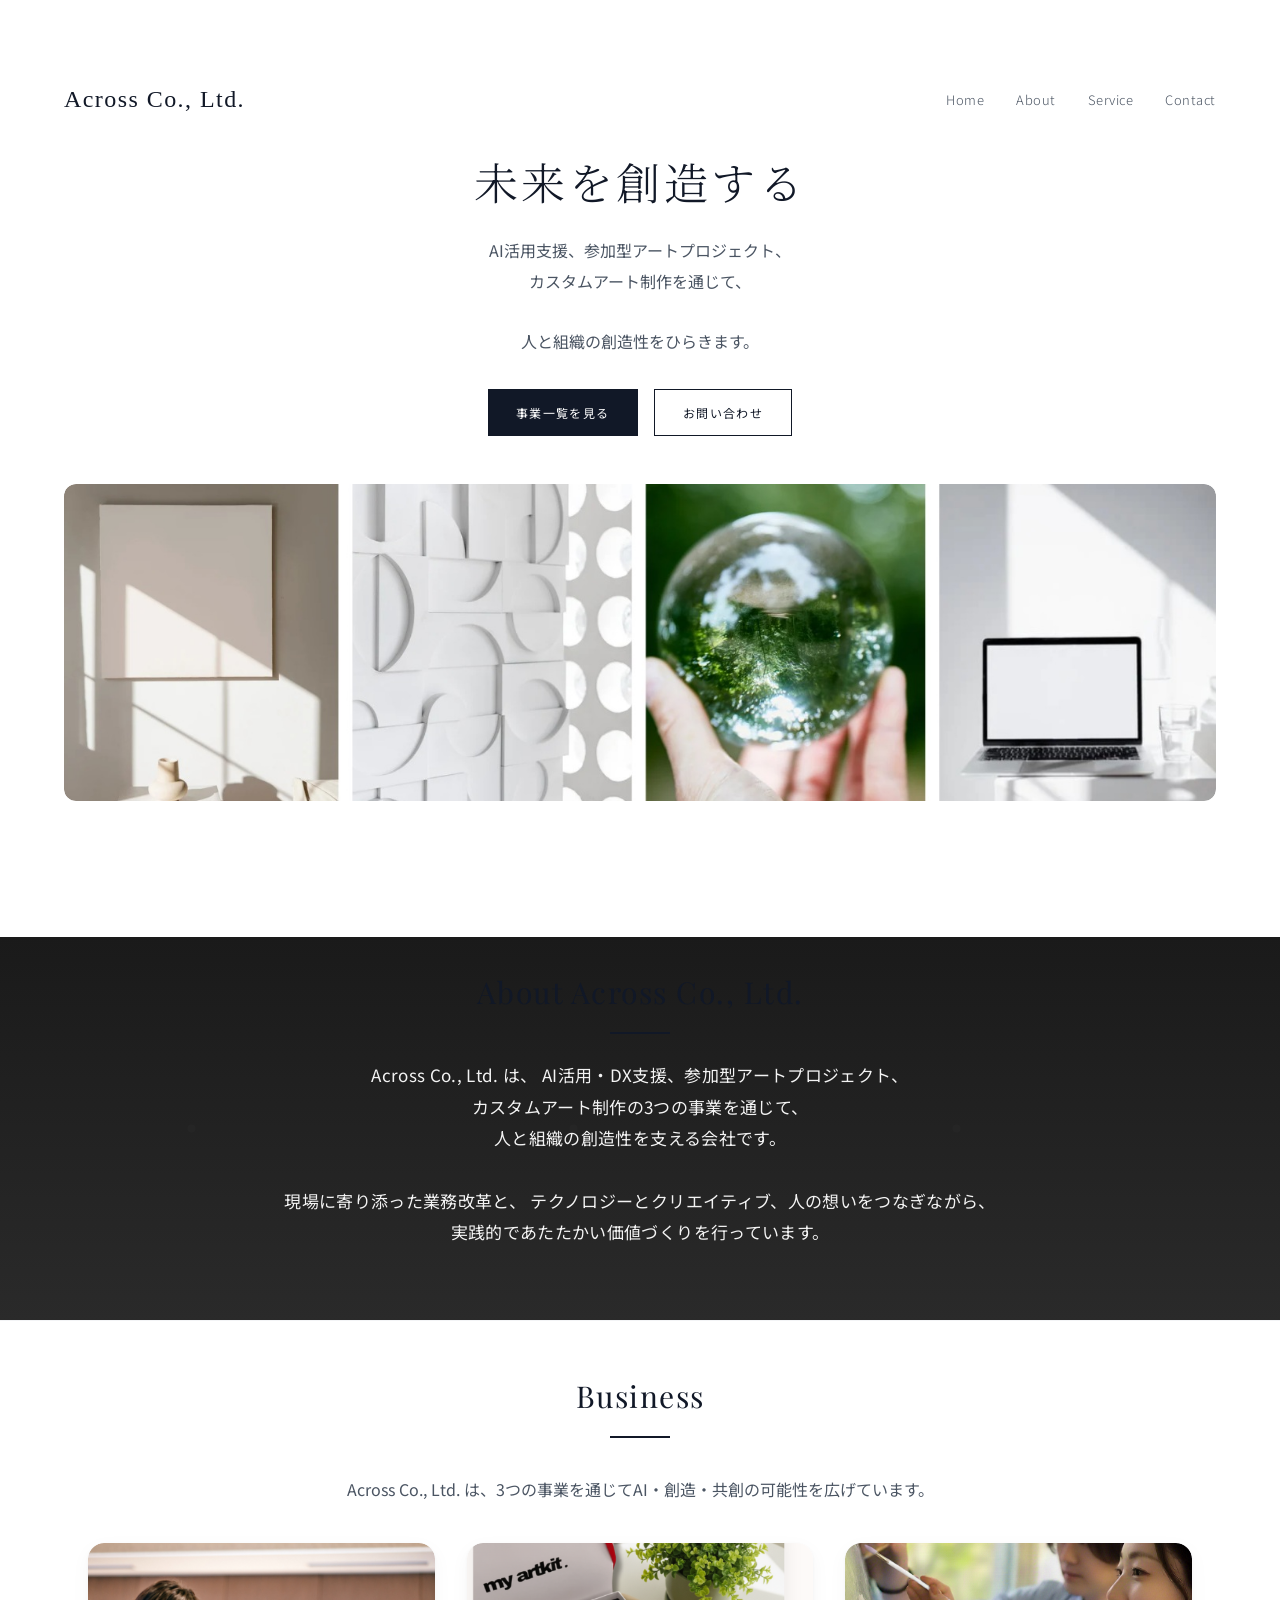
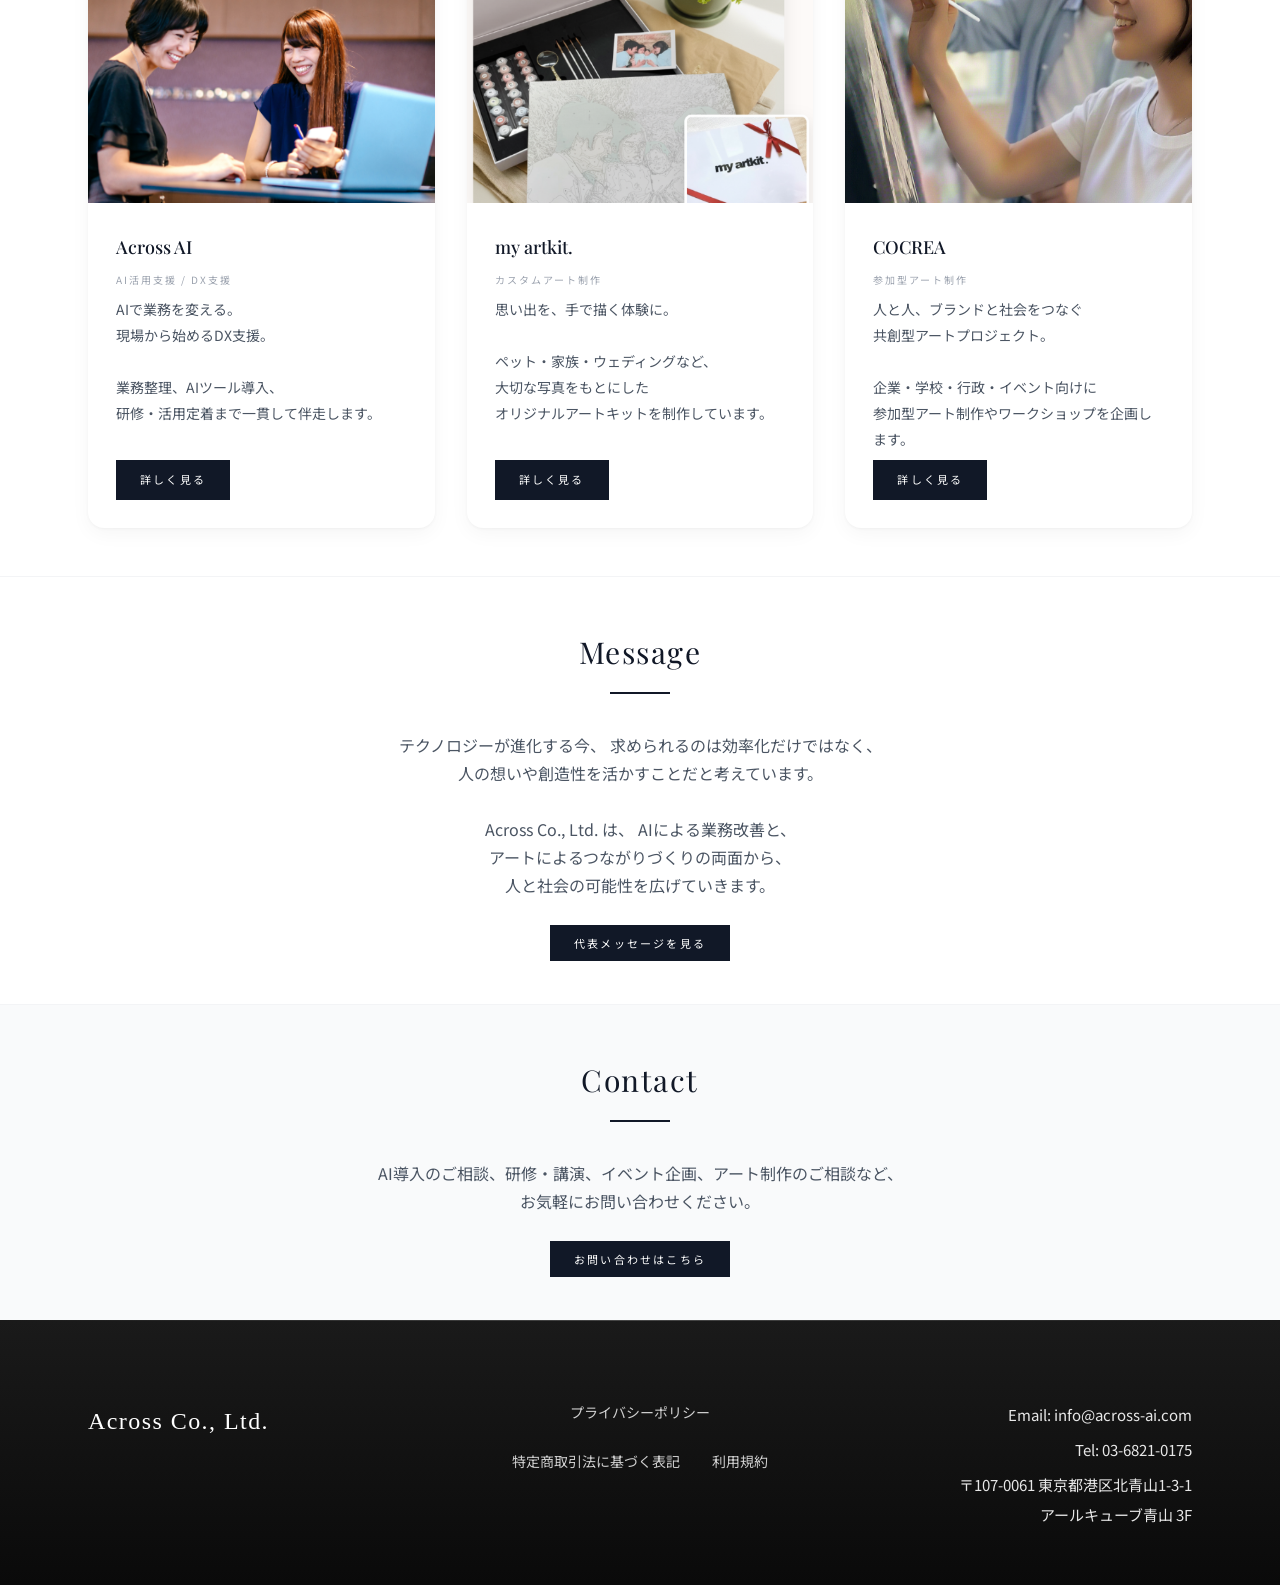
==== index.html @ 60b71685 "Initial commit: Across Co., Ltd. corporate site Made-with: Cursor" ====
<!DOCTYPE html>
<html lang="ja">
<head>
    <meta charset="UTF-8">
    <meta name="viewport" content="width=device-width, initial-scale=1.0">
    <title>Across Co., Ltd. - AIとアートで、人と社会をつなぐ。</title>
    <!-- Fonts -->
    <link rel="preconnect" href="https://fonts.googleapis.com">
    <link rel="preconnect" href="https://fonts.gstatic.com" crossorigin>
    <link href="https://fonts.googleapis.com/css2?family=Noto+Sans+JP:wght@300;400;500;700&family=Noto+Serif+JP:wght@200;300;400;500;600;700&family=Playfair+Display:ital,wght@0,400;0,600;1,400&display=swap" rel="stylesheet">
    <link rel="stylesheet" href="styles.css">
</head>
<body>
    <a href="#main-content" class="skip-link">メインコンテンツへスキップ</a>
    <!-- Header Section -->
    <header class="header">
        <div class="header-inner">
            <a href="#" class="header-brand" aria-label="Across Inc ホーム">Across Co., Ltd.</a>
            <nav class="header-nav" aria-label="メインメニュー">
                <a href="#">Home</a>
                <a href="#about">About</a>
                <a href="#business">Service</a>
                <a href="#contact">Contact</a>
            </nav>
        </div>
        <div class="hero-block">
            <h1 class="hero-heading">未来を創造する</h1>
            <p class="hero-subcopy">AI活用支援、参加型アートプロジェクト、<br>カスタムアート制作を通じて、<br><br>人と組織の創造性をひらきます。</p>
            <div class="hero-cta">
                <a href="#business" class="hero-cta-primary">事業一覧を見る</a>
                <a href="#contact" class="hero-cta-secondary">お問い合わせ</a>
            </div>
        </div>
        <div class="image-grid">
            <div class="grid-item">
                <img src="images/hero.jpg" alt="Across を象徴するヒーロービジュアル" class="hero-image">
            </div>
        </div>
    </header>

    <main id="main-content">
    <!-- About -->
    <section id="about" class="section dark-section">
        <div class="container">
            <h2 class="section-title">About Across Co., Ltd.</h2>
            <p class="section-text white-text">
                Across Co., Ltd. は、<br class="section-br-sp">
                AI活用・DX支援、参加型アートプロジェクト、<br>
                カスタムアート制作の3つの事業を通じて、<br>
                人と組織の創造性を支える会社です。<br><br>
                現場に寄り添った業務改革と、<br class="section-br-sp">
                テクノロジーとクリエイティブ、人の想いをつなぎながら、<br>
                実践的であたたかい価値づくりを行っています。
            </p>
        </div>
    </section>

    <!-- Business Section -->
    <section id="business" class="section white-section">
        <div class="container">
            <h2 class="section-title">Business</h2>
            <p class="section-lead">
                Across Co., Ltd. は、3つの事業を通じて<br class="section-br-sp">AI・創造・共創の可能性を広げています。
            </p>

            <div class="business-card-grid">
                <!-- Across AI -->
                <article class="business-card">
                    <div class="business-card-image">
                        <img src="images/9.png" alt="Across AI のイメージ">
                    </div>
                    <div class="business-card-body">
                        <h3 class="business-card-title">Across AI</h3>
                        <p class="business-card-tag">AI活用支援 / DX支援</p>
                        <p class="business-card-text">
                            AIで業務を変える。<br>現場から始めるDX支援。<br><br>
                            業務整理、AIツール導入、<br>研修・活用定着まで一貫して伴走します。
                        </p>
                        <a class="business-card-link" href="https://across-ai.com/" target="_blank" rel="noopener noreferrer">詳しく見る</a>
                    </div>
                </article>

                <!-- my artkit. -->
                <article class="business-card">
                    <div class="business-card-image">
                        <img src="images/Image3.png" alt="my artkit. のイメージ">
                    </div>
                    <div class="business-card-body">
                        <h3 class="business-card-title">my artkit.</h3>
                        <p class="business-card-tag">カスタムアート制作</p>
                        <p class="business-card-text">
                            思い出を、手で描く体験に。<br><br>
                            ペット・家族・ウェディングなど、<br>大切な写真をもとにした<br>オリジナルアートキットを制作しています。
                        </p>
                        <a class="business-card-link" href="https://my-artkit.com/" target="_blank" rel="noopener noreferrer">詳しく見る</a>
                    </div>
                </article>

                <!-- COCREA -->
                <article class="business-card">
                    <div class="business-card-image">
                        <img src="images/image4.png" alt="COCREA のイメージ">
                    </div>
                    <div class="business-card-body">
                        <h3 class="business-card-title">COCREA</h3>
                        <p class="business-card-tag">参加型アート制作</p>
                        <p class="business-card-text">
                            人と人、ブランドと社会をつなぐ<br>共創型アートプロジェクト。<br><br>
                            企業・学校・行政・イベント向けに<br>参加型アート制作やワークショップを企画します。
                        </p>
                        <a class="business-card-link" href="https://cocrea.my-artkit.com/" target="_blank" rel="noopener noreferrer">詳しく見る</a>
                    </div>
                </article>
            </div>
        </div>
    </section>

    <!-- Message Section -->
    <section id="message" class="section white-section">
        <div class="container">
            <h2 class="section-title">Message</h2>
            <p class="section-lead message-lead">
                テクノロジーが進化する今、<br class="section-br-sp">
                求められるのは効率化だけではなく、<br>
                人の想いや創造性を活かすことだと考えています。<br><br>
                Across Co., Ltd. は、<br class="section-br-sp">
                AIによる業務改善と、<br>
                アートによるつながりづくりの両面から、<br>
                人と社会の可能性を広げていきます。
            </p>
            <p class="message-cta-wrap">
                <a href="profile.html" class="business-card-link">代表メッセージを見る</a>
            </p>
        </div>
    </section>

    <!-- Contact Section -->
    <section id="contact" class="section section-alt">
        <div class="container">
            <h2 class="section-title">Contact</h2>
            <p class="section-lead">
                AI導入のご相談、研修・講演、<br class="section-br-sp">イベント企画、アート制作のご相談など、<br>お気軽にお問い合わせください。
            </p>
            <p class="message-cta-wrap">
                <a href="contact.html" class="business-card-link">お問い合わせはこちら</a>
            </p>
        </div>
    </section>
    </main>

    <!-- Footer Section -->
    <footer class="footer">
        <div class="container footer-content">
            <div class="footer-left">
                <p class="footer-company">Across Co., Ltd.</p>
            </div>
            <div class="footer-center">
                <a href="privacy.html" class="footer-link">プライバシーポリシー</a>
                <a href="tokushoho.html" class="footer-link">特定商取引法に基づく表記</a>
                <a href="terms.html" class="footer-link">利用規約</a>
            </div>
            <div class="footer-right">
                <p>Email: info@across-ai.com</p>
                <p>Tel: 03-6821-0175</p>
                <p>〒107-0061 東京都港区北青山1-3-1<br>アールキューブ青山 3F</p>
            </div>
        </div>
    </footer>

    <script src="script.js"></script>
</body>
</html>
---- styles.css ----
/* 筑紫B明朝 (N仕様) を使う場合: フォントファイルを fonts/ 等に配置し、以下を有効にしてください
@font-face {
    font-family: 'Tsukushi B Mincho';
    src: url('fonts/TsukushiBMincho.woff2') format('woff2'),
         url('fonts/TsukushiBMincho.woff') format('woff');
    font-weight: normal;
    font-style: normal;
    font-display: swap;
}
*/

:root {
    /* Across AI LP design: gray / slate palette */
    --brand-primary: #111827;
    --brand-black: #111827;
    --brand-gray: #4b5563;
    --brand-bg: #ffffff;
    --brand-bg-soft: #f9fafb;
    --brand-text: #111827;
    --brand-text-muted: #4b5563;
    --brand-text-light: #6b7280;
    --gray-50: #f9fafb;
    --gray-100: #f3f4f6;
    --gray-400: #9ca3af;
    --gray-600: #4b5563;
    --gray-700: #374151;
    --gray-900: #111827;
    --slate-50: #f8fafc;
    --slate-300: #cbd5e1;
    --slate-500: #64748b;
    --slate-700: #334155;
    --slate-900: #0f172a;
    --font-sans: 'Noto Sans JP', system-ui, -apple-system, sans-serif;
    --font-serif: 'Playfair Display', 'Noto Serif JP', 'Yu Mincho', serif;
    /* 筑紫B明朝 (N仕様) - フォントファイルがある場合は @font-face で読み込んでください */
    --font-brand: 'Tsukushi B Mincho', '筑紫B明朝 StdN', '筑紫B明朝', 'Yu Mincho', '游明朝体', 'Hiragino Mincho ProN', serif;
    --transition-duration: 200ms;
    --transition-ease: ease;
}

* {
    margin: 0;
    padding: 0;
    box-sizing: border-box;
}

a,
button {
    cursor: pointer;
}

.skip-link {
    position: absolute;
    top: -100px;
    left: 24px;
    padding: 12px 20px;
    background: var(--gray-900);
    color: #fff;
    font-size: 14px;
    text-decoration: none;
    z-index: 100;
    transition: top var(--transition-duration) var(--transition-ease);
}

.skip-link:focus {
    top: 24px;
}

.skip-link:focus-visible {
    outline: none;
    box-shadow: 0 0 0 3px #fff, 0 0 0 5px var(--gray-400);
}

a:focus-visible,
button:focus-visible,
[tabindex="0"]:focus-visible {
    outline: none;
    box-shadow: 0 0 0 2px var(--gray-400);
    outline-offset: 2px;
}

@media (prefers-reduced-motion: reduce) {
    *,
    *::before,
    *::after {
        animation-duration: 0.01ms !important;
        animation-iteration-count: 1 !important;
        transition-duration: 0.01ms !important;
    }
}

html {
    scroll-behavior: smooth;
}

[id] {
    scroll-margin-top: 6rem;
}

body {
    font-family: var(--font-sans);
    line-height: 1.8;
    color: var(--brand-text);
    background: var(--gray-50);
    overflow-x: hidden;
}

.container {
    max-width: 1200px;
    margin: 0 auto;
    padding: 0 24px;
}

@media (min-width: 768px) {
    .container {
        padding: 0 48px;
    }
}

/* Header Section */
.header {
    background: var(--brand-bg);
    padding: 0;
    position: relative;
}

.header-inner {
    max-width: 1200px;
    margin: 0 auto;
    padding: 28px 24px 28px;
    display: flex;
    justify-content: space-between;
    align-items: center;
}

.header-brand {
    font-family: var(--font-brand);
    font-size: 1.5rem;
    font-weight: 500;
    letter-spacing: 0.06em;
    color: var(--gray-900);
    text-decoration: none;
    transition: color var(--transition-duration) var(--transition-ease);
}

.header-brand:hover {
    color: var(--gray-700);
}

.header-nav {
    display: flex;
    align-items: center;
    gap: 32px;
}

.header-nav a {
    font-size: 13px;
    font-weight: 300;
    color: var(--gray-600);
    text-decoration: none;
    letter-spacing: 0.04em;
    transition: color var(--transition-duration) var(--transition-ease);
}

.header-nav a:hover {
    color: var(--gray-900);
}

/* Hero block */
.hero-block {
    max-width: 1200px;
    margin: 0 auto;
    padding: 0 24px 48px;
    text-align: center;
}

.hero-heading {
    font-family: var(--font-serif);
    font-size: clamp(1.75rem, 4vw, 2.75rem);
    font-weight: 300;
    color: var(--gray-900);
    letter-spacing: 0.08em;
    line-height: 1.5;
    margin: 0 0 20px;
}

.hero-subcopy {
    font-size: clamp(0.875rem, 1.8vw, 1rem);
    color: var(--gray-600);
    line-height: 1.9;
    margin: 0 0 32px;
    max-width: 520px;
    margin-left: auto;
    margin-right: auto;
}

.hero-line1 {
    white-space: nowrap;
}

@media (min-width: 769px) {
    br.hero-br-sp {
        display: none;
    }

    br.section-br-sp {
        display: none;
    }
}

.hero-cta {
    display: flex;
    flex-wrap: wrap;
    justify-content: center;
    gap: 16px;
}

.hero-cta-primary {
    display: inline-flex;
    align-items: center;
    justify-content: center;
    padding: 12px 28px;
    background: var(--gray-900);
    color: #fff;
    font-size: 12px;
    letter-spacing: 0.12em;
    text-decoration: none;
    transition: background var(--transition-duration) var(--transition-ease), transform var(--transition-duration) var(--transition-ease);
}

.hero-cta-primary:hover {
    background: var(--gray-700);
    transform: translateY(-1px);
}

.hero-cta-primary:focus-visible {
    outline: none;
    box-shadow: 0 0 0 2px var(--gray-400);
    outline-offset: 2px;
}

.hero-cta-secondary {
    display: inline-flex;
    align-items: center;
    justify-content: center;
    padding: 12px 28px;
    border: 1px solid var(--gray-900);
    color: var(--gray-900);
    font-size: 12px;
    letter-spacing: 0.12em;
    text-decoration: none;
    transition: background var(--transition-duration) var(--transition-ease), color var(--transition-duration) var(--transition-ease), transform var(--transition-duration) var(--transition-ease);
}

.hero-cta-secondary:hover {
    background: var(--gray-900);
    color: #fff;
    transform: translateY(-1px);
}

.hero-cta-secondary:focus-visible {
    outline: none;
    box-shadow: 0 0 0 2px var(--gray-400);
    outline-offset: 2px;
}

/* Hero load animation */
.hero-block .hero-heading,
.hero-block .hero-subcopy,
.hero-block .hero-cta {
    opacity: 0;
    transform: translateY(10px);
    transition: opacity 0.5s ease, transform 0.5s ease;
}

.hero-block.hero-visible .hero-heading {
    opacity: 1;
    transform: none;
    transition-delay: 0.05s;
}

.hero-block.hero-visible .hero-subcopy {
    opacity: 1;
    transform: none;
    transition-delay: 0.15s;
}

.hero-block.hero-visible .hero-cta {
    opacity: 1;
    transform: none;
    transition-delay: 0.25s;
}

@media (prefers-reduced-motion: reduce) {
    .hero-block .hero-heading,
    .hero-block .hero-subcopy,
    .hero-block .hero-cta {
        opacity: 1;
        transform: none;
        transition: none;
    }
}

.image-grid {
    max-width: 1200px;
    margin: 0 auto;
    padding: 0 24px 56px;
    display: grid;
    grid-template-columns: 1fr;
    gap: 0;
}

.grid-item {
    aspect-ratio: 4 / 1.1;
    overflow: hidden;
    border-radius: 12px;
    position: relative;
    transition: transform var(--transition-duration) var(--transition-ease),
                box-shadow var(--transition-duration) var(--transition-ease);
}

.grid-item:hover {
    transform: translateY(-4px);
    box-shadow: 0 8px 24px rgba(0, 0, 0, 0.08);
}

.placeholder-image {
    width: 100%;
    height: 100%;
    border-radius: 12px;
    transition: transform 0.6s ease;
}

.grid-item:hover .placeholder-image {
    transform: scale(1.1);
}

.hero-image {
    width: 100%;
    height: 100%;
    object-fit: cover;
    border-radius: 12px;
}

.placeholder-image.large {
    min-height: 450px;
    border-radius: 12px;
    transition: transform 0.6s ease;
}

.service-image:hover .placeholder-image.large {
    transform: scale(1.05);
}

/* Section Styles */
.section {
    padding: 48px 20px;
    position: relative;
    opacity: 0;
    transform: translateY(14px);
    transition: opacity 0.5s ease, transform 0.5s ease;
}

@media (min-width: 768px) {
    .section {
        padding: 48px 36px;
    }
}

.section.visible {
    opacity: 1;
    transform: none;
}

@media (prefers-reduced-motion: reduce) {
    .section {
        opacity: 1;
        transform: none;
        transition: none;
    }
}

.dark-section {
    background: linear-gradient(180deg, #1a1a1a 0%, #2a2a2a 100%);
    color: #fff;
    position: relative;
    overflow: hidden;
    padding-top: 28px;
    padding-bottom: 72px;
}

.dark-section::before {
    content: '';
    position: absolute;
    top: 0;
    left: 0;
    right: 0;
    bottom: 0;
    background: url('data:image/svg+xml,<svg xmlns="http://www.w3.org/2000/svg" viewBox="0 0 100 100"><circle cx="50" cy="50" r="1" fill="rgba(255,255,255,0.05)"/></svg>') repeat;
    opacity: 0.3;
    pointer-events: none;
}

.white-section {
    background: var(--brand-bg);
    border-top: 1px solid var(--gray-100);
}

.section-alt {
    background: var(--gray-50);
    border-top: 1px solid var(--gray-100);
}

.section-title {
    font-family: var(--font-serif);
    font-size: clamp(1.5rem, 2.5vw, 1.875rem);
    font-weight: 300;
    text-align: center;
    margin-bottom: 40px;
    color: var(--gray-900);
    letter-spacing: 0.05em;
    position: relative;
    display: inline-block;
    width: 100%;
}

.section-title::after {
    content: '';
    position: absolute;
    bottom: -15px;
    left: 50%;
    transform: translateX(-50%);
    width: 60px;
    height: 2px;
    background: var(--gray-900);
}

.white-title {
    color: #fff;
}

.white-title::after {
    background: linear-gradient(90deg, transparent, #fff, transparent);
}

.icon-circle {
    text-align: center;
    font-size: 28px;
    color: #fff;
    margin-bottom: 40px;
    letter-spacing: 15px;
    opacity: 0.6;
}

.section-text {
    font-size: clamp(0.9375rem, 2.5vw, 1.0625rem);
    line-height: 1.85;
    max-width: 920px;
    margin: 0 auto;
    text-align: center;
    color: var(--gray-600);
    letter-spacing: 0.02em;
}

@media (min-width: 768px) {
    .section-text {
        font-size: 1.0625rem;
    }
}

.white-text {
    color: #fff;
    opacity: 0.95;
}

/* Business Content Section */
.business-content-section {
    position: relative;
    background: var(--gray-100);
    padding: 72px 24px;
    min-height: 0;
    display: flex;
    align-items: center;
    justify-content: center;
    overflow: hidden;
}

.business-content-section::before {
    content: "28";
    position: absolute;
    font-size: 400px;
    font-weight: 900;
    color: rgba(0, 0, 0, 0.03);
    top: 50%;
    left: 50%;
    transform: translate(-50%, -50%);
    z-index: 0;
    pointer-events: none;
    font-family: 'Arial', sans-serif;
    letter-spacing: 0;
}

.business-content-section::after {
    content: '';
    position: absolute;
    top: 0;
    left: 0;
    right: 0;
    bottom: 0;
    background: linear-gradient(135deg, rgba(0, 0, 0, 0.3) 0%, rgba(0, 0, 0, 0.1) 100%);
    z-index: 0;
}

.business-content-overlay {
    max-width: 1200px;
    margin: 0 auto;
    text-align: center;
    position: relative;
    z-index: 1;
}

.business-subtitle {
    font-size: 18px;
    color: #fff;
    margin-bottom: 35px;
    font-weight: 600;
    letter-spacing: 1px;
    text-shadow: 0 2px 10px rgba(0, 0, 0, 0.2);
}

/* Service Sections */
.service-section {
    display: grid;
    grid-template-columns: 1fr 1fr;
    gap: 80px;
    align-items: center;
    margin-top: 50px;
}

.service-content {
    display: flex;
    flex-direction: column;
    gap: 25px;
}

.service-title {
    font-family: var(--font-serif);
    font-size: 28px;
    font-weight: 400;
    color: var(--gray-900);
    margin-bottom: 15px;
    letter-spacing: 0.02em;
    line-height: 1.2;
}

.service-subtitle {
    font-size: 20px;
    color: #666;
    font-weight: 600;
    letter-spacing: 0.5px;
}

.service-slogan {
    font-size: 16px;
    color: #444444;
    font-weight: 600;
    margin-bottom: 25px;
    line-height: 1.6;
    letter-spacing: 0.3px;
}

.service-btn {
    background: transparent;
    color: var(--brand-primary);
    border: 1px solid var(--brand-primary);
    padding: 9px 28px;
    border-radius: 999px;
    font-size: 13px;
    transition: background var(--transition-duration) var(--transition-ease),
                color var(--transition-duration) var(--transition-ease),
                transform var(--transition-duration) var(--transition-ease),
                box-shadow var(--transition-duration) var(--transition-ease);
    width: auto;
    margin-bottom: 20px;
    font-weight: 600;
    letter-spacing: 0.5px;
    box-shadow: none;
    position: relative;
    overflow: hidden;
}

.service-btn:hover {
    transform: translateY(-1px);
    box-shadow: 0 4px 12px rgba(0, 0, 0, 0.08);
    background: var(--brand-primary);
    color: #ffffff;
}

.social-links {
    display: flex;
    gap: 25px;
    margin-bottom: 25px;
}

.social-item {
    display: flex;
    align-items: center;
    gap: 10px;
    font-size: 15px;
    color: #555;
    transition: color var(--transition-duration) var(--transition-ease);
    cursor: pointer;
}

.social-item:hover {
    color: #333;
}

.social-icon {
    font-size: 22px;
    transition: transform var(--transition-duration) var(--transition-ease);
}

.social-item:hover .social-icon {
    transform: scale(1.2);
}

.service-description {
    font-size: 14px;
    line-height: 2;
    color: var(--brand-text-muted);
    margin-bottom: 25px;
    letter-spacing: 0.2px;
}

.service-features {
    margin-top: 20px;
    padding: 20px;
    background: linear-gradient(135deg, #f8f9fa 0%, #ffffff 100%);
    border-radius: 12px;
    border-left: 3px solid #cccccc;
}

.service-features p {
    font-weight: 700;
    margin-bottom: 15px;
    color: var(--brand-text);
    font-size: 18px;
}

.service-features ul {
    list-style: none;
    padding-left: 0;
}

.service-features li {
    padding: 10px 0;
    padding-left: 25px;
    position: relative;
    color: #555555;
    font-size: 14px;
    line-height: 1.8;
    transition: transform var(--transition-duration) var(--transition-ease), color var(--transition-duration) var(--transition-ease);
}

.service-features li:hover {
    transform: translateX(5px);
    color: var(--brand-text);
}

.service-features li:before {
    content: "▶";
    position: absolute;
    left: 0;
    color: var(--brand-text);
    font-size: 12px;
    top: 12px;
}

.service-message {
    margin-top: 20px;
    font-size: 14px;
    line-height: 2;
    color: var(--brand-text-muted);
    padding: 20px;
    background: #f8f9fa;
    border-radius: 8px;
    border-left: 4px solid var(--brand-gray);
}

.service-message strong {
    color: #1a1a1a;
    font-size: 18px;
}

.service-image {
    width: 100%;
    border-radius: 12px;
    overflow: hidden;
    box-shadow: 0 10px 30px rgba(0, 0, 0, 0.1);
    transition: transform var(--transition-duration) var(--transition-ease), box-shadow var(--transition-duration) var(--transition-ease);
}

.service-image:hover {
    transform: translateY(-5px);
    box-shadow: 0 15px 40px rgba(0, 0, 0, 0.15);
}

.service-image-photo {
    width: 100%;
    height: 100%;
    object-fit: cover;
    display: block;
}

/* Company Profile Section */
.profile-subsection {
    display: grid;
    grid-template-columns: 1fr 1fr;
    gap: 32px;
    align-items: flex-start;
    padding: 32px;
    background: var(--brand-bg);
    border-radius: 12px;
    box-shadow: 0 2px 8px rgba(0, 0, 0, 0.06);
    transition: transform var(--transition-duration) var(--transition-ease),
                box-shadow var(--transition-duration) var(--transition-ease);
}

.profile-subsection:hover {
    transform: translateY(-5px);
    box-shadow: 0 10px 30px rgba(0, 0, 0, 0.08);
}

.profile-number {
    font-size: 72px;
    font-weight: 900;
    color: #e0e0e0;
    margin-bottom: 15px;
    line-height: 1;
    font-family: 'Arial', sans-serif;
    transition: color var(--transition-duration) var(--transition-ease);
}

.profile-subsection:hover .profile-number {
    color: #d0d0d0;
}

.profile-title {
    font-family: var(--font-serif);
    font-size: 36px;
    font-weight: 600;
    color: var(--gray-900);
    margin-bottom: 25px;
    letter-spacing: 0.05em;
}

.profile-text {
    font-size: 14px;
    line-height: 2;
    color: var(--brand-text-muted);
    letter-spacing: 0.2px;
    margin-bottom: 20px;
}

.mission-vision-content {
    display: flex;
    flex-direction: column;
    gap: 30px;
}

.mission-section,
.vision-section {
    padding: 25px;
    background: var(--brand-bg);
    border-radius: 12px;
    border-left: 4px solid var(--brand-gray);
    box-shadow: 0 4px 15px rgba(0, 0, 0, 0.05);
}

.mission-title,
.vision-title {
    font-size: 20px;
    font-weight: 700;
    color: #1a1a1a;
    margin-bottom: 15px;
    padding-bottom: 10px;
    border-bottom: 2px solid #f0f0f0;
}

.mission-section .profile-text,
.vision-section .profile-text {
    margin-bottom: 0;
}

.representative-info {
    display: flex;
    align-items: center;
    gap: 25px;
    margin-top: 35px;
    padding: 20px;
    background: #fff;
    border-radius: 12px;
    box-shadow: 0 4px 15px rgba(0, 0, 0, 0.05);
}

.representative-photo {
    flex-shrink: 0;
    position: relative;
}

.photo-circle {
    width: 90px;
    height: 90px;
    border-radius: 50%;
    border: 4px solid #fff;
    box-shadow: 0 4px 15px rgba(0, 0, 0, 0.1);
    transition: transform var(--transition-duration) var(--transition-ease);
    overflow: hidden;
}

.representative-info:hover .photo-circle {
    transform: scale(1.1);
}

.photo-circle img {
    width: 100%;
    height: 100%;
    object-fit: cover;
    display: block;
}

.ai-passport-badge-image {
    position: absolute;
    right: -10px;
    bottom: -5px;
    width: 64px;
    height: 64px;
}

.ai-passport-badge-image img {
    width: 100%;
    height: 100%;
    object-fit: contain;
    display: block;
}

.representative-details {
    font-size: 15px;
    color: var(--brand-text-muted);
    line-height: 1.8;
}

.representative-details p {
    margin-bottom: 8px;
}

.representative-details strong {
    color: #1a1a1a;
    font-size: 18px;
    font-weight: 700;
}

.representative-bio {
    margin-top: 15px;
    padding-top: 15px;
    border-top: 1px solid #e0e0e0;
    font-size: 14px;
    line-height: 1.8;
    color: #666;
}

.representative-bio p {
    margin-bottom: 15px;
}

.representative-bio p:last-child {
    margin-bottom: 0;
}

.representative-title {
    font-size: 14px;
    color: #666;
    margin-bottom: 8px;
    font-weight: 500;
}

.representative-name {
    font-size: 20px;
    margin-bottom: 15px;
}

.representative-name strong {
    font-size: 22px;
}

.ai-passport-badge {
    display: flex;
    align-items: center;
    gap: 6px;
    margin-top: 10px;
    padding: 6px 12px;
    background: var(--brand-gray);
    border-radius: 20px;
    font-size: 12px;
    color: #fff;
    font-weight: 600;
}

.ai-passport-icon {
    font-size: 14px;
}

.ai-passport-text {
    letter-spacing: 0.3px;
}

.specialized-fields {
    margin-top: 40px;
    padding: 30px;
    background: #f8f9fa;
    border-radius: 12px;
    border-left: 4px solid var(--brand-gray);
}

.fields-title {
    font-size: 16px;
    font-weight: 700;
    color: #1a1a1a;
    margin-bottom: 20px;
    padding-bottom: 10px;
    border-bottom: 2px solid #e0e0e0;
}

.fields-list {
    list-style: none;
    padding-left: 0;
}

.fields-list li {
    padding: 12px 0;
    padding-left: 25px;
    position: relative;
    color: var(--brand-text-muted);
    font-size: 15px;
    line-height: 1.8;
    transition: transform var(--transition-duration) var(--transition-ease), color var(--transition-duration) var(--transition-ease);
}

.fields-list li:hover {
    transform: translateX(5px);
    color: var(--brand-text);
}

.fields-list li:before {
    content: "▸";
    position: absolute;
    left: 0;
    color: var(--brand-gray);
    font-size: 14px;
    font-weight: bold;
    top: 14px;
}

.profile-image {
    width: 100%;
    border-radius: 12px;
    overflow: hidden;
    box-shadow: 0 8px 25px rgba(0, 0, 0, 0.1);
}

/* Business cards */
.business-card-grid {
    display: grid;
    gap: 32px;
    margin-top: 40px;
}

@media (min-width: 768px) {
    .business-card-grid {
        grid-template-columns: repeat(3, minmax(0, 1fr));
    }
}

.business-card {
    background: var(--brand-bg);
    border-radius: 16px;
    overflow: hidden;
    display: flex;
    flex-direction: column;
    box-shadow: 0 1px 3px rgba(0, 0, 0, 0.04), 0 6px 20px rgba(0, 0, 0, 0.04);
    transition: transform var(--transition-duration) var(--transition-ease), box-shadow var(--transition-duration) var(--transition-ease);
}

.business-card:hover {
    transform: translateY(-6px);
    box-shadow: 0 4px 12px rgba(0, 0, 0, 0.06), 0 20px 48px rgba(0, 0, 0, 0.08);
}

.business-card-image {
    overflow: hidden;
    border-radius: 16px 16px 0 0;
    aspect-ratio: 4 / 3;
}

.business-card-image img {
    width: 100%;
    height: 100%;
    object-fit: cover;
    display: block;
    transition: transform 0.4s ease;
}

.business-card:hover .business-card-image img {
    transform: scale(1.03);
}

.business-card-body {
    padding: 24px 28px 28px;
    display: flex;
    flex-direction: column;
    gap: 8px;
    flex: 1;
}

.business-card-body .business-card-link {
    margin-top: auto;
}

@media (min-width: 768px) {
    .business-card-body {
        padding: 28px 28px 28px;
    }
}

.business-card-title {
    font-family: var(--font-serif);
    font-size: 18px;
    font-weight: 500;
    color: var(--gray-900);
}

.business-card-tag {
    font-size: 10px;
    letter-spacing: 0.2em;
    text-transform: uppercase;
    color: var(--gray-400);
}

.business-card-text {
    font-size: clamp(13px, 2vw, 14px);
    color: var(--gray-600);
    line-height: 1.85;
}

.business-card-link {
    margin-top: 12px;
    align-self: flex-start;
    font-size: 11px;
    padding: 10px 24px;
    background: var(--gray-900);
    color: #fff;
    border: none;
    border-radius: 0;
    text-decoration: none;
    letter-spacing: 0.2em;
    text-transform: uppercase;
    transition: background var(--transition-duration) var(--transition-ease), transform var(--transition-duration) var(--transition-ease);
}

.business-card-link:hover {
    background: var(--gray-700);
    transform: translateY(-1px);
}

.business-card-link:focus-visible {
    outline: none;
    box-shadow: 0 0 0 2px var(--gray-400);
    outline-offset: 2px;
}

.case-card .business-card-title {
    font-size: 16px;
}

.section-lead {
    margin-top: 12px;
    font-size: 0.875rem;
    color: var(--gray-600);
    text-align: center;
    line-height: 1.75;
}

@media (min-width: 768px) {
    .section-lead {
        font-size: 1rem;
    }
}

.contact-box {
    margin-top: 32px;
    margin-left: auto;
    margin-right: auto;
    padding: 32px 28px;
    border-radius: 12px;
    background: var(--slate-50);
    border: 1px solid var(--slate-300);
    max-width: 560px;
}

.contact-form {
    display: flex;
    flex-direction: column;
    gap: 24px;
}

.contact-form-field {
    display: flex;
    flex-direction: column;
    gap: 6px;
}

.contact-form-field label {
    font-size: 11px;
    font-weight: 600;
    letter-spacing: 0.12em;
    text-transform: uppercase;
    color: var(--slate-700);
}

.contact-form-field .required {
    color: var(--gray-600);
}

.contact-form-field input,
.contact-form-field select,
.contact-form-field textarea {
    width: 100%;
    padding: 12px 0 10px;
    font-size: 15px;
    font-family: inherit;
    color: var(--gray-900);
    background: transparent;
    border: none;
    border-bottom: 1px solid var(--slate-300);
    border-radius: 0;
    transition: border-color var(--transition-duration) var(--transition-ease), box-shadow var(--transition-duration) var(--transition-ease);
}

.contact-form-field input::placeholder,
.contact-form-field textarea::placeholder {
    color: var(--slate-500);
}

.contact-form-field input:focus,
.contact-form-field select:focus,
.contact-form-field textarea:focus {
    outline: none;
    border-bottom-color: var(--slate-700);
}

.contact-form-field input:focus-visible,
.contact-form-field select:focus-visible,
.contact-form-field textarea:focus-visible {
    box-shadow: 0 1px 0 0 var(--slate-700);
}

.contact-form-field select {
    cursor: pointer;
    appearance: auto;
    padding-right: 8px;
}

.contact-form-field textarea {
    resize: vertical;
    min-height: 120px;
}

.contact-form .contact-btn-large {
    align-self: flex-start;
    margin-top: 8px;
    border: none;
    cursor: pointer;
}

.contact-text {
    font-size: 14px;
    color: var(--slate-700);
}

.contact-link {
    color: var(--gray-900);
    text-decoration: underline;
    text-underline-offset: 3px;
    transition: color var(--transition-duration) var(--transition-ease);
}

.contact-btn-large {
    display: inline-flex;
    align-items: center;
    justify-content: center;
    padding: 12px 32px;
    border: 1px solid var(--gray-900);
    font-size: 11px;
    letter-spacing: 0.2em;
    text-transform: uppercase;
    color: var(--gray-900);
    text-decoration: none;
    transition: background var(--transition-duration) var(--transition-ease), color var(--transition-duration) var(--transition-ease), transform var(--transition-duration) var(--transition-ease);
}

.contact-btn-large:hover {
    background: var(--gray-900);
    color: #fff;
    transform: translateY(-1px);
}

.contact-btn-large:focus-visible {
    outline: none;
    box-shadow: 0 0 0 2px var(--gray-400);
    outline-offset: 2px;
}

.profile-image-photo {
    width: 100%;
    height: 100%;
    object-fit: cover;
    display: block;
}

/* Message section on top page (summary + link) */
.message-lead {
    max-width: 640px;
    margin-left: auto;
    margin-right: auto;
}

.message-cta-wrap {
    margin-top: 28px;
    text-align: center;
}

/* Profile page: photo + AI passport badge */
.profile-photo-and-badge {
    display: flex;
    flex-direction: column;
    align-items: center;
    gap: 20px;
}

.profile-page .profile-page-photo-wrap {
    max-width: 280px;
    margin: 0;
    border-radius: 50%;
    overflow: hidden;
    aspect-ratio: 1;
    box-shadow: 0 4px 20px rgba(0, 0, 0, 0.08);
}

.profile-page .profile-page-photo-wrap .profile-image-photo {
    width: 100%;
    height: 100%;
    object-fit: cover;
}

/* Photo wrapper: position relative so badge can overlap (Across AI style) */
.profile-photo-with-badge {
    position: relative;
    flex-shrink: 0;
}

.profile-photo-with-badge .ai-passport-badge-image {
    right: 0;
    bottom: 0;
    width: 72px;
    height: 72px;
    border-radius: 50%;
    overflow: hidden;
    background: transparent;
}

/* 画像を少し拡大して白い縁を円の外に押し出し、クロップで見えなくする */
.profile-photo-with-badge .ai-passport-badge-image img {
    width: 100%;
    height: 100%;
    object-fit: cover;
    object-position: center;
    transform: scale(1.15);
}

@media (min-width: 768px) {
    .profile-photo-with-badge .ai-passport-badge-image {
        width: 80px;
        height: 80px;
        right: 4px;
        bottom: 4px;
    }
}

.profile-ai-passport-badge img {
    display: block;
    width: 100%;
    height: 100%;
    object-fit: contain;
}

.profile-page .profile-subsection.profile-page-content {
    align-items: flex-start;
}

@media (min-width: 768px) {
    .profile-page .profile-page-content {
        grid-template-columns: 1fr 320px;
        gap: 48px;
    }

    .profile-photo-and-badge {
        flex-direction: row;
        align-items: center;
        gap: 24px;
    }
}

.profile-signature {
    margin-bottom: 0;
    font-weight: 500;
    color: var(--gray-900);
}

.profile-back-wrap,
.contact-back-wrap {
    margin-top: 40px;
    text-align: center;
}

/* Legal pages (privacy, tokushoho, terms) */
.legal-section .section-title {
    margin-bottom: 32px;
}

.legal-content {
    max-width: 720px;
    margin: 0 auto;
    text-align: left;
}

.legal-lead {
    margin-bottom: 28px;
    line-height: 1.85;
    color: var(--gray-700);
}

.legal-dl {
    display: grid;
    grid-template-columns: 1fr 1fr;
    gap: 12px 24px;
    margin-bottom: 28px;
}

.legal-dl dt {
    font-weight: 600;
    color: var(--gray-900);
    padding-bottom: 4px;
}

.legal-dl dd {
    margin: 0;
    color: var(--gray-700);
    line-height: 1.7;
}

.legal-article {
    margin-bottom: 28px;
}

.legal-article h2 {
    font-size: 1rem;
    font-weight: 600;
    color: var(--gray-900);
    margin-bottom: 8px;
}

.legal-article p {
    font-size: 0.9375rem;
    line-height: 1.85;
    color: var(--gray-700);
    margin: 0;
}

.legal-article a {
    color: var(--gray-900);
    text-decoration: underline;
    text-underline-offset: 2px;
}

.legal-note {
    font-size: 0.875rem;
    color: var(--gray-600);
    line-height: 1.75;
    margin-top: 20px;
}

@media (max-width: 768px) {
    .legal-dl {
        grid-template-columns: 1fr;
    }
}

/* Footer */
.footer {
    background: linear-gradient(180deg, #1a1a1a 0%, #0a0a0a 100%);
    color: #fff;
    padding: 80px 20px 50px;
    position: relative;
}

.footer::before {
    content: '';
    position: absolute;
    top: 0;
    left: 0;
    right: 0;
    height: 1px;
    background: linear-gradient(90deg, transparent, rgba(255, 255, 255, 0.2), transparent);
}

.footer-content {
    display: grid;
    grid-template-columns: 1fr 1fr 1fr;
    gap: 50px;
    align-items: start;
}

.footer-company {
    font-family: var(--font-brand);
    font-size: 1.5rem;
    font-weight: 500;
    letter-spacing: 0.06em;
}

.footer-center {
    display: flex;
    flex-direction: row;
    flex-wrap: wrap;
    justify-content: center;
    align-items: center;
    gap: 24px 32px;
}

.footer-btn {
    display: inline-flex;
    align-items: center;
    justify-content: center;
    background: #fff;
    color: var(--brand-text);
    border: none;
    padding: 12px 30px;
    border-radius: 25px;
    font-size: 15px;
    text-decoration: none;
    transition: background var(--transition-duration) var(--transition-ease),
                transform var(--transition-duration) var(--transition-ease),
                box-shadow var(--transition-duration) var(--transition-ease);
    font-weight: 600;
    letter-spacing: 0.5px;
    box-shadow: 0 4px 15px rgba(255, 255, 255, 0.1);
}

.footer-btn:hover {
    background: #f0f0f0;
    transform: translateY(-2px);
    box-shadow: 0 6px 20px rgba(255, 255, 255, 0.2);
}

.footer-link {
    color: rgba(255, 255, 255, 0.8);
    text-decoration: none;
    font-size: 14px;
    transition: color var(--transition-duration) var(--transition-ease),
                width var(--transition-duration) var(--transition-ease);
    position: relative;
}

.footer-link::after {
    content: '';
    position: absolute;
    bottom: -3px;
    left: 0;
    width: 0;
    height: 1px;
    background: #fff;
    transition: width var(--transition-duration) var(--transition-ease);
}

.footer-link:hover {
    color: #fff;
}

.footer-link:hover::after {
    width: 100%;
}

.footer-right {
    text-align: right;
    font-size: 15px;
    line-height: 2;
    color: rgba(255, 255, 255, 0.9);
}

.footer-right p {
    margin-bottom: 5px;
}

/* Animations */
@keyframes fadeInUp {
    from {
        opacity: 0;
        transform: translateY(20px);
    }
    to {
        opacity: 1;
        transform: translateY(0);
    }
}

/* Responsive: 1440px, 1024px, 768px, 375px */
@media (max-width: 1024px) {
    .header-nav {
        gap: 20px;
    }

    .header-nav a {
        font-size: 12px;
    }

    .service-section {
        grid-template-columns: 1fr;
        gap: 50px;
    }

    .profile-subsection {
        grid-template-columns: 1fr;
        gap: 40px;
        padding: 24px;
    }

    .mission-vision-content {
        gap: 25px;
    }

    .mission-section,
    .vision-section {
        padding: 20px;
    }

    .specialized-fields {
        padding: 24px;
    }

    .representative-info {
        flex-direction: column;
        align-items: flex-start;
    }

    .representative-photo {
        margin-bottom: 20px;
    }

    .footer-content {
        grid-template-columns: 1fr;
        text-align: center;
        gap: 40px;
    }

    .footer-right {
        text-align: center;
    }

    .section-title {
        font-size: 28px;
    }

    .service-title {
        font-size: 24px;
    }

    .business-subtitle {
        font-size: 18px;
    }
}

@media (max-width: 768px) {
    .header-inner {
        flex-direction: column;
        align-items: flex-start;
        gap: 20px;
        padding: 20px 24px;
    }

    .header-nav {
        flex-wrap: wrap;
        gap: 12px 20px;
    }

    .header-nav a {
        font-size: 11px;
    }

    .hero-block {
        padding: 0 24px 32px;
    }

    .section-title {
        font-size: 24px;
    }

    .service-title {
        font-size: 20px;
    }

    .image-grid {
        grid-template-columns: 1fr;
        gap: 16px;
    }

    .section {
        padding: 48px 20px;
    }

    .business-content-section {
        padding: 72px 20px;
        min-height: 0;
    }

    .business-content-section::before {
        font-size: 200px;
    }

    .profile-number {
        font-size: 64px;
    }

    .business-card-grid {
        grid-template-columns: 1fr;
    }
}

@media (max-width: 375px) {
    .section {
        padding: 40px 16px;
    }

    .header-inner {
        padding: 16px 16px;
    }

    .header-brand {
        font-size: 1.25rem;
    }

    .section-title {
        font-size: 20px;
    }
}
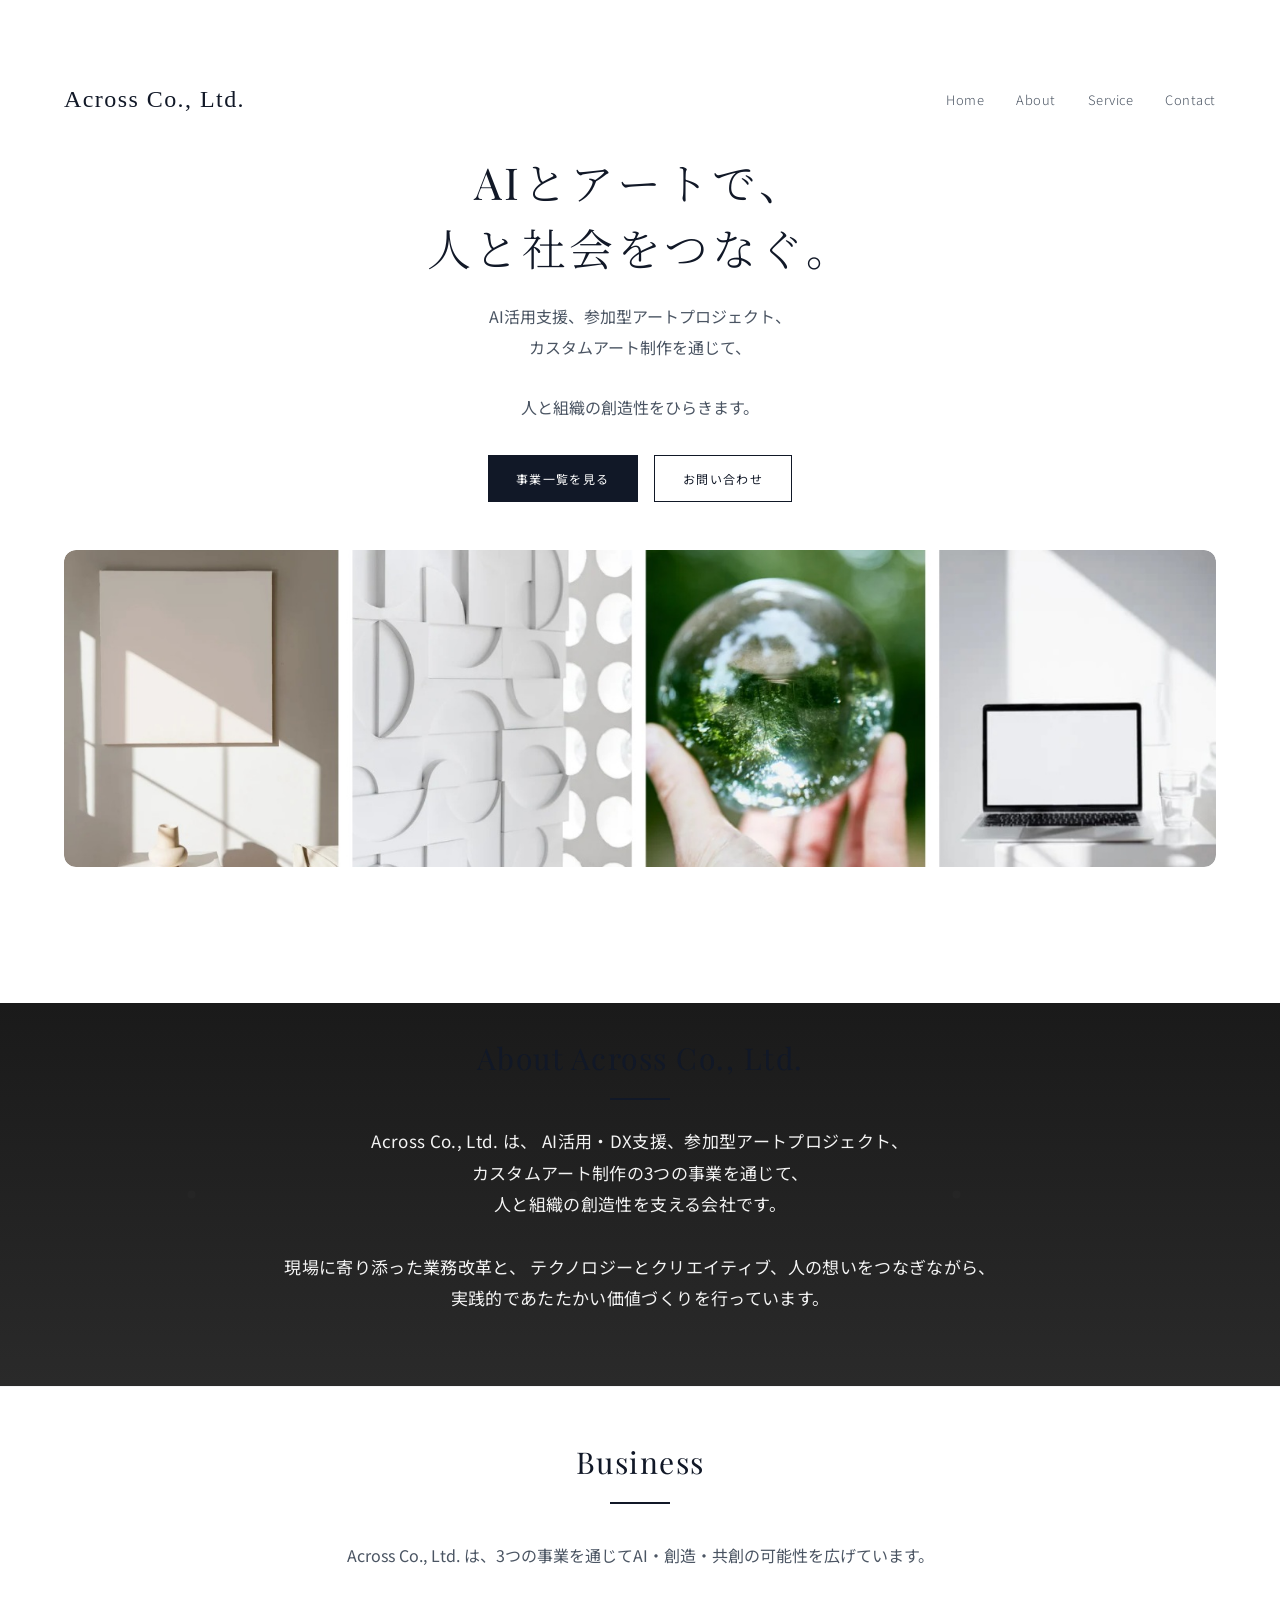
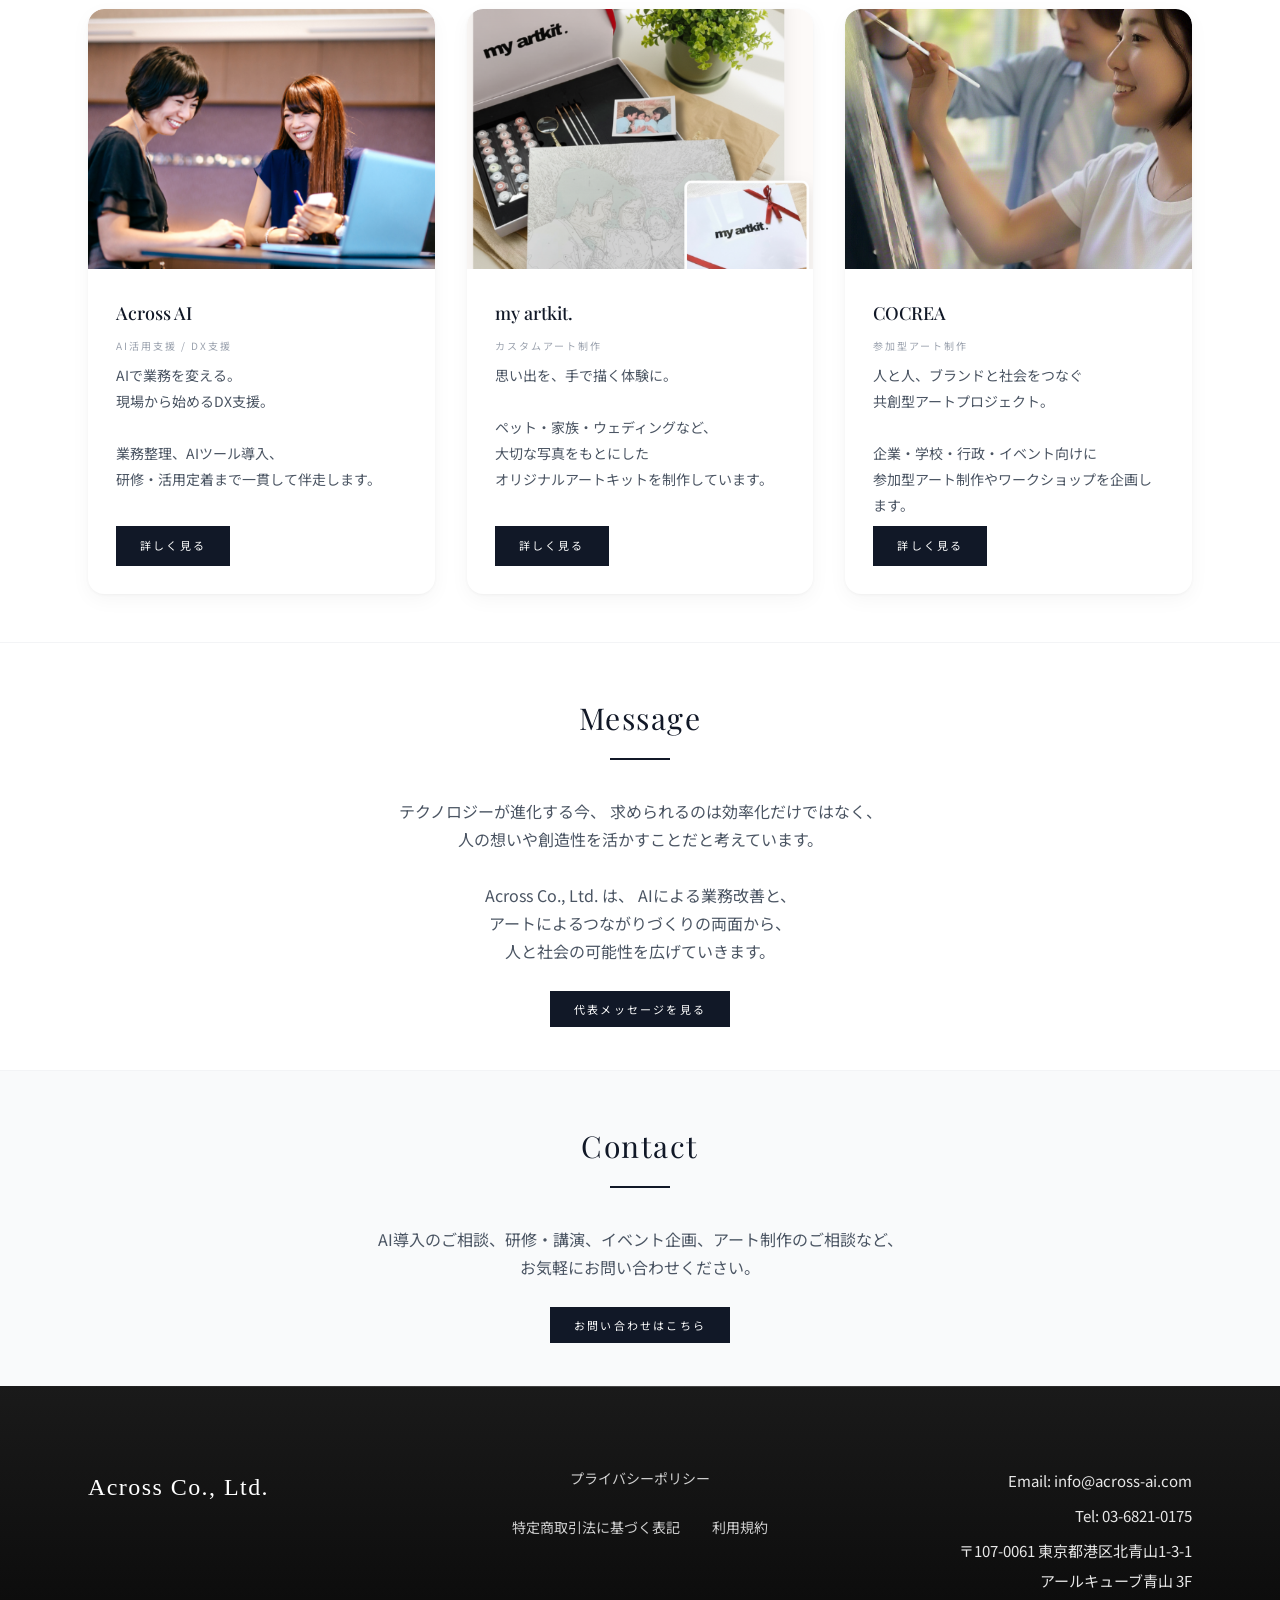
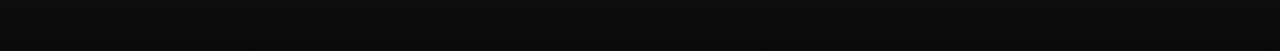
==== commit 69193957: "トップタイトルを「AIとアートで、人と社会をつなぐ。」に変更 Made-with: Cursor" ====
--- a/index.html
+++ b/index.html
@@ -24,7 +24,7 @@
             </nav>
         </div>
         <div class="hero-block">
-            <h1 class="hero-heading">未来を創造する</h1>
+            <h1 class="hero-heading">AIとアートで、<br>人と社会をつなぐ。</h1>
             <p class="hero-subcopy">AI活用支援、参加型アートプロジェクト、<br>カスタムアート制作を通じて、<br><br>人と組織の創造性をひらきます。</p>
             <div class="hero-cta">
                 <a href="#business" class="hero-cta-primary">事業一覧を見る</a>
